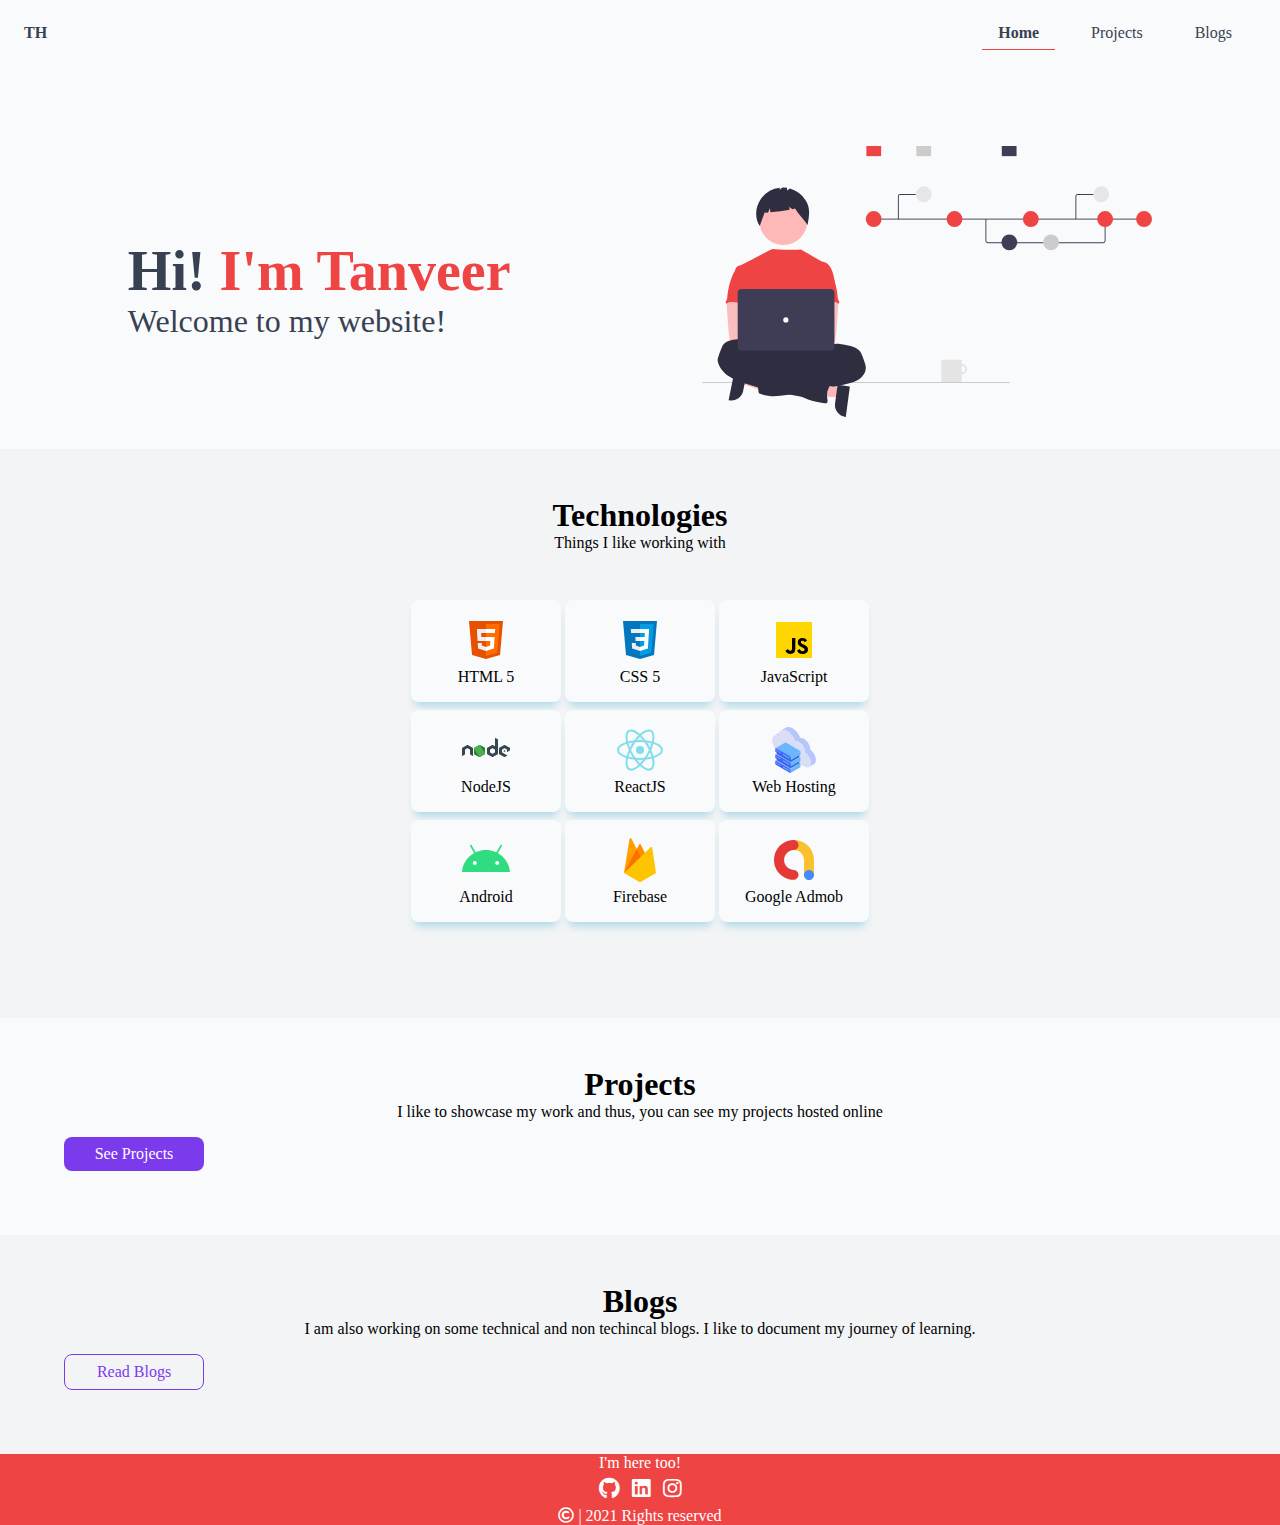
==== index.html @ d3bc0f07 "Basic structure up" ====
<!DOCTYPE html>
<html lang="en">
<head>
    <meta charset="UTF-8">
    <meta http-equiv="X-UA-Compatible" content="IE=edge">
    <meta name="viewport" content="width=device-width, initial-scale=1.0">
    <link rel="stylesheet" href="./css/styles.css" />
    <link rel="stylesheet" href="https://cdnjs.cloudflare.com/ajax/libs/font-awesome/5.15.3/css/all.min.css" />

    <title>Hi!</title>
</head>
<body>

    <nav class="navigation">
        <div class="nav-brand"><a href="/">TH</a></div>
        <ul class="nav-ul">
            <li class="list-item-inline">
                <a class="link link-active" href="/">Home</a>
            </li>

            <li class="list-item-inline">
                <a class="link" href="/projects.html">Projects</a>
            </li>

            <li class="list-item-inline">
                <a class="link" href="/blogs.html">Blogs</a>
            </li>
        </ul>
    </nav>

    <header class="hero">
        <img class="hero-img" src="./img/bg-primary.svg" />
        <div class="container-center">
            <h1 class="hero-heading">Hi! <span class="heading-inverted"> I'm Tanveer</span></h1>
            <p class="hero-sub">Welcome to my website!</p>
        </div>
    </header>
    
    <div class="primary-container">

        <section class="section section-dark">
            <div class="container container-center">
                <h1>Technologies</h1>
                <p>Things I like working with</p>
                <div class="grid-container">
                    <div class="grid-tech-item">
                        <img class="grid-tech-item-logo" src="./img/logos/html5.svg" />
                        <p class="grid-tech-item-desc">HTML 5</p>
                    </div>

                    <div class="grid-tech-item">
                        <img class="grid-tech-item-logo" src="./img/logos/nodejs.svg" />
                        <p class="grid-tech-item-desc">NodeJS</p>
                    </div>

                    <div class="grid-tech-item">
                        <img class="grid-tech-item-logo" src="./img/logos/android.svg" />
                        <p class="grid-tech-item-desc">Android</p>
                    </div>
                </div>

                <div class="grid-container">
                    <div class="grid-tech-item">
                        <img class="grid-tech-item-logo" src="./img/logos/css3.svg" />
                        <p class="grid-tech-item-desc">CSS 5</p>
                    </div>

                    <div class="grid-tech-item">
                        <img class="grid-tech-item-logo" src="./img/logos/react.svg" />
                        <p class="grid-tech-item-desc">ReactJS</p>
                    </div>
                    
                    <div class="grid-tech-item">
                        <img class="grid-tech-item-logo" src="./img/logos/firebase.svg" />
                        <p class="grid-tech-item-desc">Firebase</p>
                    </div>
                </div>
                
                <div class="grid-container">

                    <div class="grid-tech-item">
                        <img class="grid-tech-item-logo" src="./img/logos/javascript.svg" />
                        <p class="grid-tech-item-desc">JavaScript</p>
                    </div>

                    <div class="grid-tech-item">
                        <img class="grid-tech-item-logo" src="./img/logos/hosting.png" />
                        <p class="grid-tech-item-desc">Web Hosting</p>
                    </div>

                    <div class="grid-tech-item">
                        <img class="grid-tech-item-logo" src="./img/logos/admob.svg" />
                        <p class="grid-tech-item-desc">Google Admob</p>
                    </div>
                </div>

            </div>
        </section>
    
        <section class="section">
            <div class="container container-center">
                <h1>Projects</h1>
                <p>I like to showcase my work and thus, you can see my projects hosted online</p>
                <a class="link link-primary" href="/projects.html">See Projects</a>
            </div>
        </section>
    
        <section class="section section-dark">
            <div class="container container-center">
                <h1>Blogs</h1>
                <p>I am also working on some technical and non techincal blogs. I like to document my journey of learning.</p>
                <a class="link link-secondary" href="/blogs.html">Read Blogs</a>
            </div>
        </section>
        
    </div>

    <footer class="footer">
        <div id="footer-header">I'm here too!</div>
        
        <div id="footer-socials">
            <ul class="footer-socials-list">
                <li>
                    <a class="footer-links" href="https://www.github.com"><i class="fab fa-github fa-lg social-icn"></i></a>
                </li>
                <li>
                    <a class="footer-links" href="https://www.linkedin.com"><i class="fab fa-linkedin fa-lg social-icn"></i></a>
                </li>
                <li>
                    <a class="footer-links" href="https://www.instagram.com"><i class="fab fa-instagram fa-lg social-icn"></i></a>
                </li>
            </ul>
            
        </div>

        <p id="footer-cc-text"><i class="far fa-copyright"></i> | 2021 Rights reserved</p>
    </footer>

</body>
</html>
---- css/styles.css ----
* {
    margin: 0;
    padding: 0;
}

:root {
    --primary-bg-color: #F9FAFB;
    --primary-shadow-color: #FECACA;
    --primary-btn-color: #EF4444;
    --primary-text-color: #374151;

    --primary-color: #7C3AED;
    --off-white: #F3F4F6;
    --dark-gray: #6B7280;
}

body {
    background-color: var(--primary-bg-color);
}

/** spaces **/

.margin-md {
    margin: 2rem;
}

/** container **/
.container {
    padding: 0rem 1rem;
}

.container-center {
    /* max-width: 600px; */
    margin: auto;
}

/** links **/
.link {
    box-sizing: border-box;
    text-decoration: none;
    padding: 0.5rem 1rem;
}

.link-primary {
    background-color: var(--primary-color);
    border-radius: 0.5rem;
    color: white;
    display: block;
    max-width: 140px;
    margin: 1rem 1rem 1rem 0rem;
}

.link-secondary {
    color: var(--primary-color);
    border-radius: 0.5rem;
    border: 1px solid var(--primary-color);
    display: block;
    max-width: 140px;
    margin: 1rem 1rem 1rem 0rem;
}

/** lists **/

.list-item-inline {
    display: inline;
    padding: 0rem 0.5rem;
}

/** navigation **/

.navigation {
    background-color: var(--primary-bg-color);
    padding: 1.5rem;
    color: var(--primary-text-color);
}

.navigation .nav-brand {
    font-weight: bold;
    float: left;
}

.nav-brand a {
    text-decoration: none;
    color: var(--primary-text-color);
}

.nav-ul {
    text-align: right;
    list-style-type: none;
}

.nav-ul a {
    text-decoration: none;
    color: var(--primary-text-color);
}

.link-active {
    font-weight: bold;
    border-bottom: 0.5px solid var(--primary-btn-color);
}

/** header **/

.hero {
    display: flex;
    padding: 2rem;
    padding-top: 5rem;
    /* margin:1rem 0rem 2rem 0rem; */
}

.hero-img {
    max-width: 100%;
    width: 450px;
    display: block;
    margin: auto;
    object-fit: cover;
    order: 2;
}

.hero-heading {
    text-align: center;
    padding-top: 1rem;
    color: var(--primary-text-color);
    font-size: 3.5em;
}

.heading-inverted {
    color: var(--primary-btn-color);
}

.hero-sub {
    color: var(--primary-text-color);
    font-size: 2em;
}

/** sections **/

.section {
    padding: 3rem;
    text-align: center;
}

.section h1 {
    text-align: center;
}

.section-dark {
    background-color: var(--off-white);
}

.grid-container {
    display: inline-grid;
    margin: 3rem auto;
    grid-row-gap: 0.5rem;
    grid-template-columns: 150px;
}

.grid-tech-item {
    padding: 1rem;
    background-color: var(--primary-bg-color);
    /* border: 1px solid var(--primary-btn-color); */
    text-align: center;
    border-radius: 0.5rem;
    box-shadow: 0 8px 8px -4px lightblue;
}

.footer {
    display: block;
    width: 100%;
    margin: auto;
    text-align: center;
    background-color: var(--primary-btn-color);
    color: white;
}

.footer ul{
    list-style: none;
}

.footer-socials-list {
    padding: 0;
}

#footer-socials {
    margin: 0.5rem;
    padding: auto 1rem;
}

.footer-socials-list li{
    display: inline;
    list-style-type: none;
    margin: 0.25rem;
    text-align: center;
}

.social-icn{
    color: white;
}

#footer-cc-text {
    display: block;
    padding: 0.5rem auto;
}
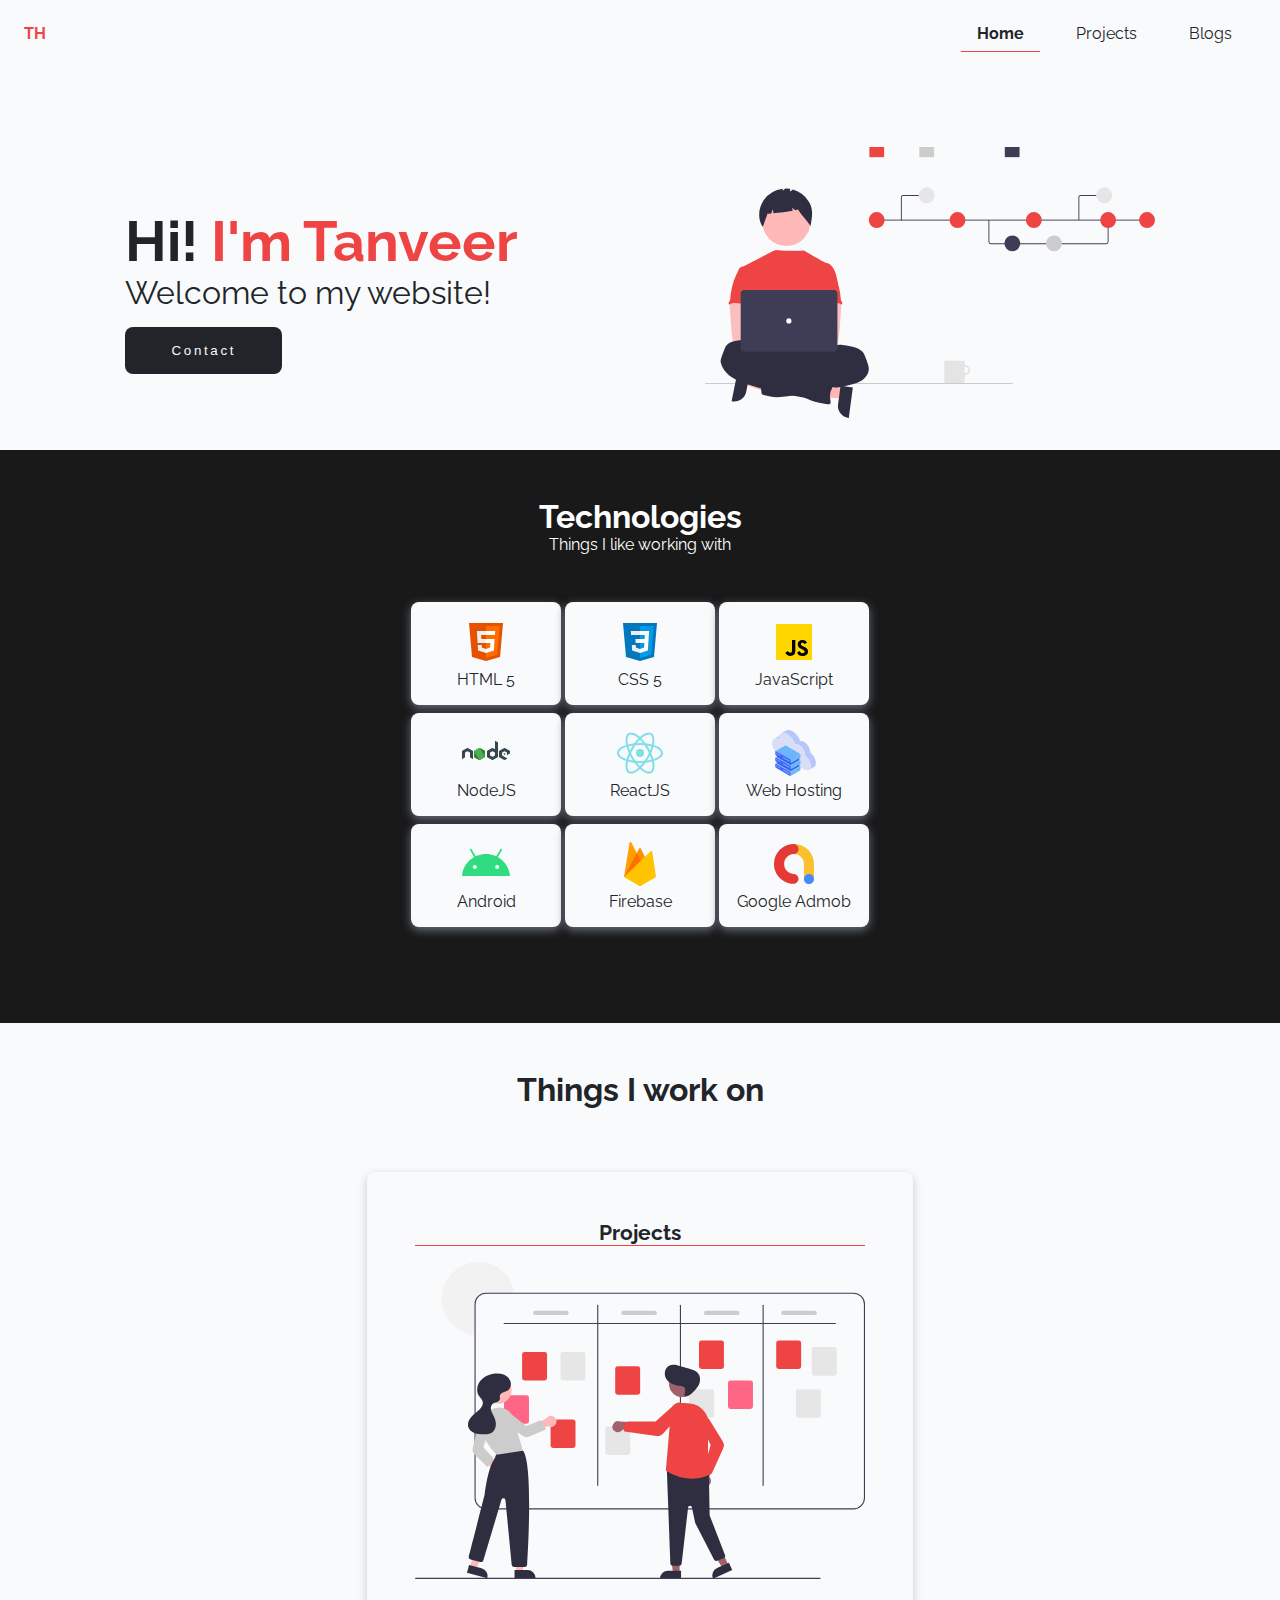
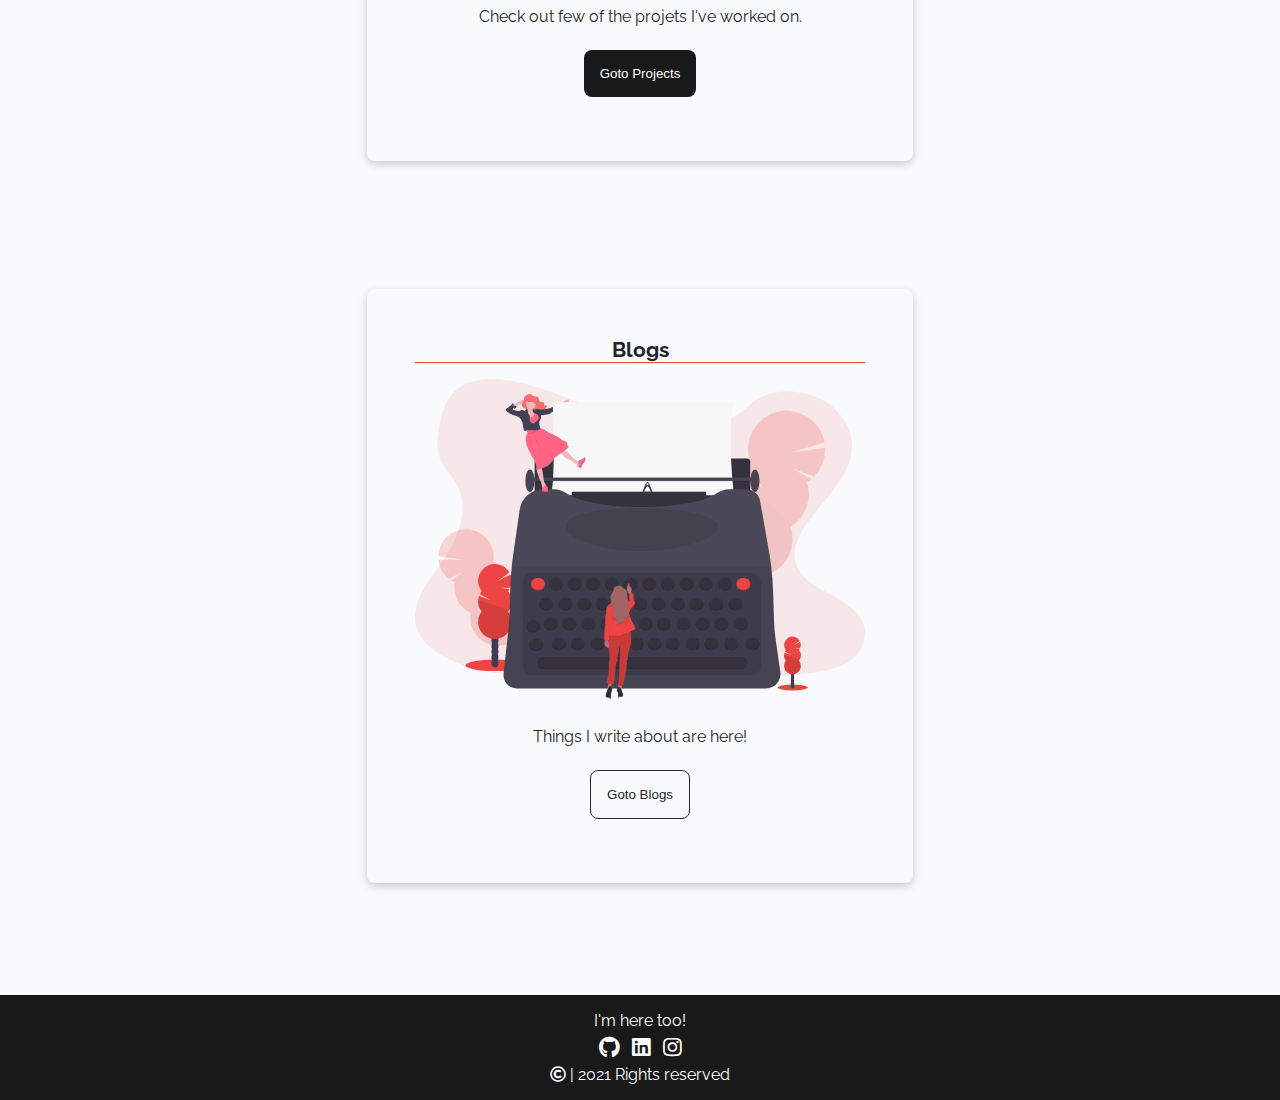
==== commit 08a187bf: "homepage complete" ====
--- a/index.html
+++ b/index.html
@@ -7,7 +7,7 @@
     <link rel="stylesheet" href="./css/styles.css" />
     <link rel="stylesheet" href="https://cdnjs.cloudflare.com/ajax/libs/font-awesome/5.15.3/css/all.min.css" />
 
-    <title>Hi!</title>
+    <title>Hi! | Tanveer</title>
 </head>
 <body>
 
@@ -33,6 +33,7 @@
         <div class="container-center">
             <h1 class="hero-heading">Hi! <span class="heading-inverted"> I'm Tanveer</span></h1>
             <p class="hero-sub">Welcome to my website!</p>
+            <button class="hero-btn"><a href="#footer">Contact</a></button>
         </div>
     </header>
     
@@ -99,35 +100,41 @@
     
         <section class="section">
             <div class="container container-center">
-                <h1>Projects</h1>
-                <p>I like to showcase my work and thus, you can see my projects hosted online</p>
-                <a class="link link-primary" href="/projects.html">See Projects</a>
-            </div>
+                <h1>Things I work on</h1>
+                
+                <div class="grid-container-sec">
+                    <div class="grid-tech-item grid-sec">
+                        <p class="grid-item-sub-header">Projects</p>
+                        <img class="grid-image" src="./img/projects.svg" />
+                        <p class="grid-item-desc">Check out few of the projets I've worked on.</p>
+                        <button class="grid-button"><a href="./projects.html">Goto Projects</a></button>
+                    </div>
+                </div>
+                <div class="grid-container-sec">
+                    <div class="grid-tech-item grid-sec">
+                        <p class="grid-item-sub-header">Blogs</p>
+                        <img class="grid-image" src="./img/blogs.svg" />
+                        <p class="grid-item-desc">Things I write about are here!</p>
+                        <button class="grid-button grid-button-two"><a href="./blogs.html" class="btn-two">Goto Blogs</a></button>
+                    </div>
+                </div>
+            </div>    
         </section>
-    
-        <section class="section section-dark">
-            <div class="container container-center">
-                <h1>Blogs</h1>
-                <p>I am also working on some technical and non techincal blogs. I like to document my journey of learning.</p>
-                <a class="link link-secondary" href="/blogs.html">Read Blogs</a>
-            </div>
-        </section>
-        
     </div>
 
-    <footer class="footer">
+    <footer class="footer" id="footer">
         <div id="footer-header">I'm here too!</div>
         
         <div id="footer-socials">
             <ul class="footer-socials-list">
                 <li>
-                    <a class="footer-links" href="https://www.github.com"><i class="fab fa-github fa-lg social-icn"></i></a>
+                    <a class="footer-links" href="https://www.github.com/tanveertkd"><i class="fab fa-github fa-lg social-icn"></i></a>
                 </li>
                 <li>
-                    <a class="footer-links" href="https://www.linkedin.com"><i class="fab fa-linkedin fa-lg social-icn"></i></a>
+                    <a class="footer-links" href="https://www.linkedin.com/in/tanveer-hazarika/"><i class="fab fa-linkedin fa-lg social-icn"></i></a>
                 </li>
                 <li>
-                    <a class="footer-links" href="https://www.instagram.com"><i class="fab fa-instagram fa-lg social-icn"></i></a>
+                    <a class="footer-links" href="https://www.instagram.com/tanveerhazarika"><i class="fab fa-instagram fa-lg social-icn"></i></a>
                 </li>
             </ul>
             
--- a/css/styles.css
+++ b/css/styles.css
@@ -1,3 +1,5 @@
+@import url('https://fonts.googleapis.com/css2?family=Raleway:wght@200;300;400;500;600&display=swap');
+
 * {
     margin: 0;
     padding: 0;
@@ -7,7 +9,9 @@
     --primary-bg-color: #F9FAFB;
     --primary-shadow-color: #FECACA;
     --primary-btn-color: #EF4444;
-    --primary-text-color: #374151;
+    --primary-text-color: #212529;
+    --primary-text-secondary: #FFFFFF;
+    --primary-darker-section: #191919;
 
     --primary-color: #7C3AED;
     --off-white: #F3F4F6;
@@ -15,7 +19,9 @@
 }
 
 body {
-    background-color: var(--primary-bg-color);
+    font-family: 'Raleway', sans-serif;
+    background-color: var(--primary-bg-color);
+    color: var(--primary-text-color);
 }
 
 /** spaces **/
@@ -81,7 +87,7 @@
 
 .nav-brand a {
     text-decoration: none;
-    color: var(--primary-text-color);
+    color: var(--primary-btn-color);
 }
 
 .nav-ul {
@@ -133,6 +139,21 @@
     font-size: 2em;
 }
 
+.hero-btn {
+    padding: 1rem;
+    width: 40%;
+    margin-top: 1rem;
+    border: none;
+    border-radius: 0.5rem;
+    background-color: var(--primary-text-color);
+}
+
+.hero-btn a {
+    color: var(--primary-bg-color);
+    text-decoration: none;
+    letter-spacing: 0.2em;
+}
+
 /** sections **/
 
 .section {
@@ -145,7 +166,8 @@
 }
 
 .section-dark {
-    background-color: var(--off-white);
+    background-color: var(--primary-darker-section);
+    color: var(--primary-text-secondary);
 }
 
 .grid-container {
@@ -158,10 +180,68 @@
 .grid-tech-item {
     padding: 1rem;
     background-color: var(--primary-bg-color);
-    /* border: 1px solid var(--primary-btn-color); */
-    text-align: center;
-    border-radius: 0.5rem;
-    box-shadow: 0 8px 8px -4px lightblue;
+    text-align: center;
+    border-radius: 0.5rem;
+    /* box-shadow: 0 8px 8px -4px var(--dark-gray); */
+    box-shadow: 0 3px 10px var(--dark-gray);
+}
+
+.grid-tech-item-desc {
+    color: var(--primary-text-color);
+}
+
+.grid-container-sec {
+    display: inline-grid;
+    margin: 3rem auto;
+}
+
+.grid-sec {
+    margin: 1rem;
+    box-shadow: 0 3px 10px rgb(0 0 0 / 0.2);
+    /* box-shadow: 0 3px 10px var(--primary-shadow-color); */
+    padding: 3rem;
+}
+
+.grid-item-sub-header {
+    display: block;
+    font-size: 1.3em;
+    font-weight: bolder;
+    margin-bottom: 1rem;
+    border-bottom: 1.5px solid var(--primary-btn-color);
+}
+
+.grid-image {
+    width: 450px;
+    max-width: 100%;
+}
+
+.grid-item-desc {
+    margin: 1.5rem auto;
+}
+
+.grid-button {
+    display: block;
+    text-align: center;
+    margin: 1rem auto;
+    padding: 1rem;
+    background-color: var(--primary-darker-section);
+    color: var(--primary-text-secondary);
+    border: none;
+    border-radius: 0.5rem;
+}
+
+.grid-button-two{
+    background-color: var(--primary-bg-color);
+    border: 1.5px solid var(--primary-text-color);
+}
+
+.grid-button a {
+    color: var(--primary-text-secondary);
+    text-decoration: none;
+}
+
+.grid-button-two a{
+    color: var(--primary-text-color);
 }
 
 .footer {
@@ -169,8 +249,12 @@
     width: 100%;
     margin: auto;
     text-align: center;
-    background-color: var(--primary-btn-color);
+    background-color: var(--primary-darker-section);
     color: white;
+}
+
+#footer-header {
+    padding-top: 1rem;
 }
 
 .footer ul{
@@ -200,4 +284,5 @@
 #footer-cc-text {
     display: block;
     padding: 0.5rem auto;
+    padding-bottom: 1rem;
 }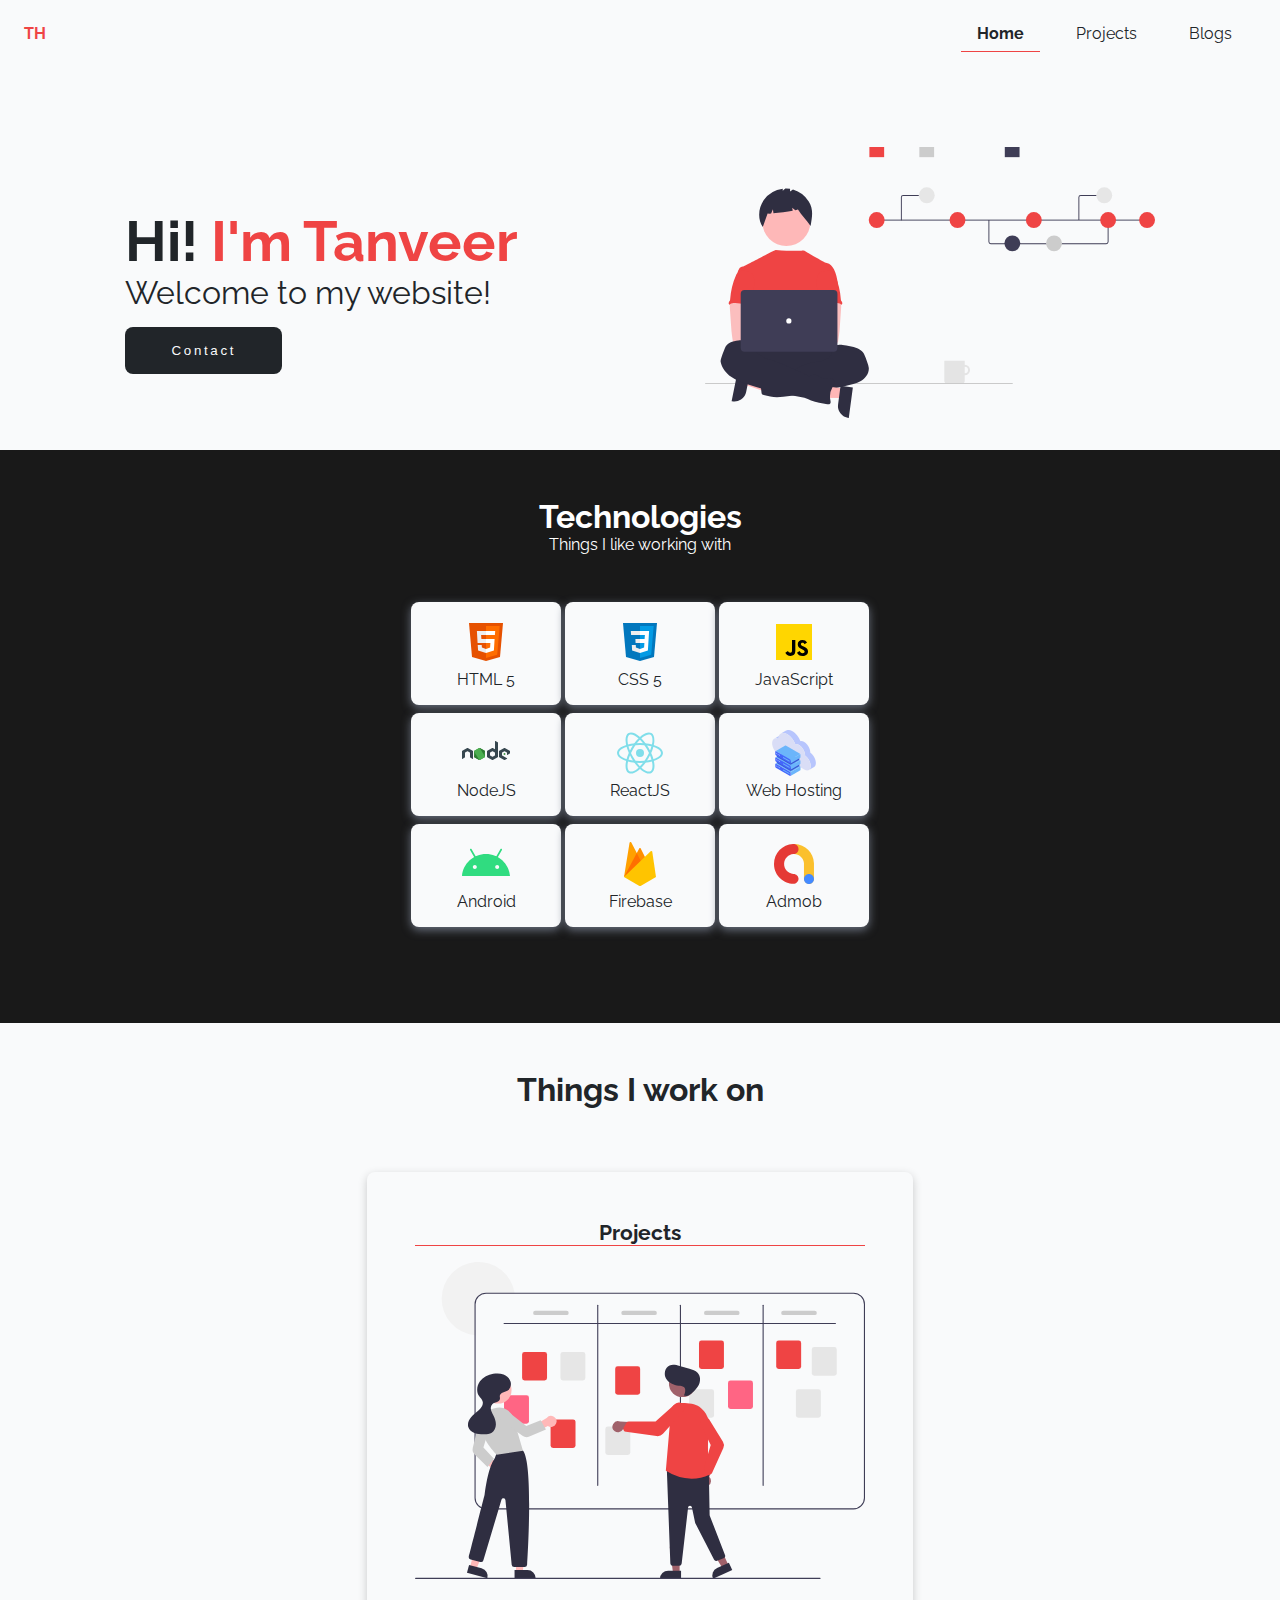
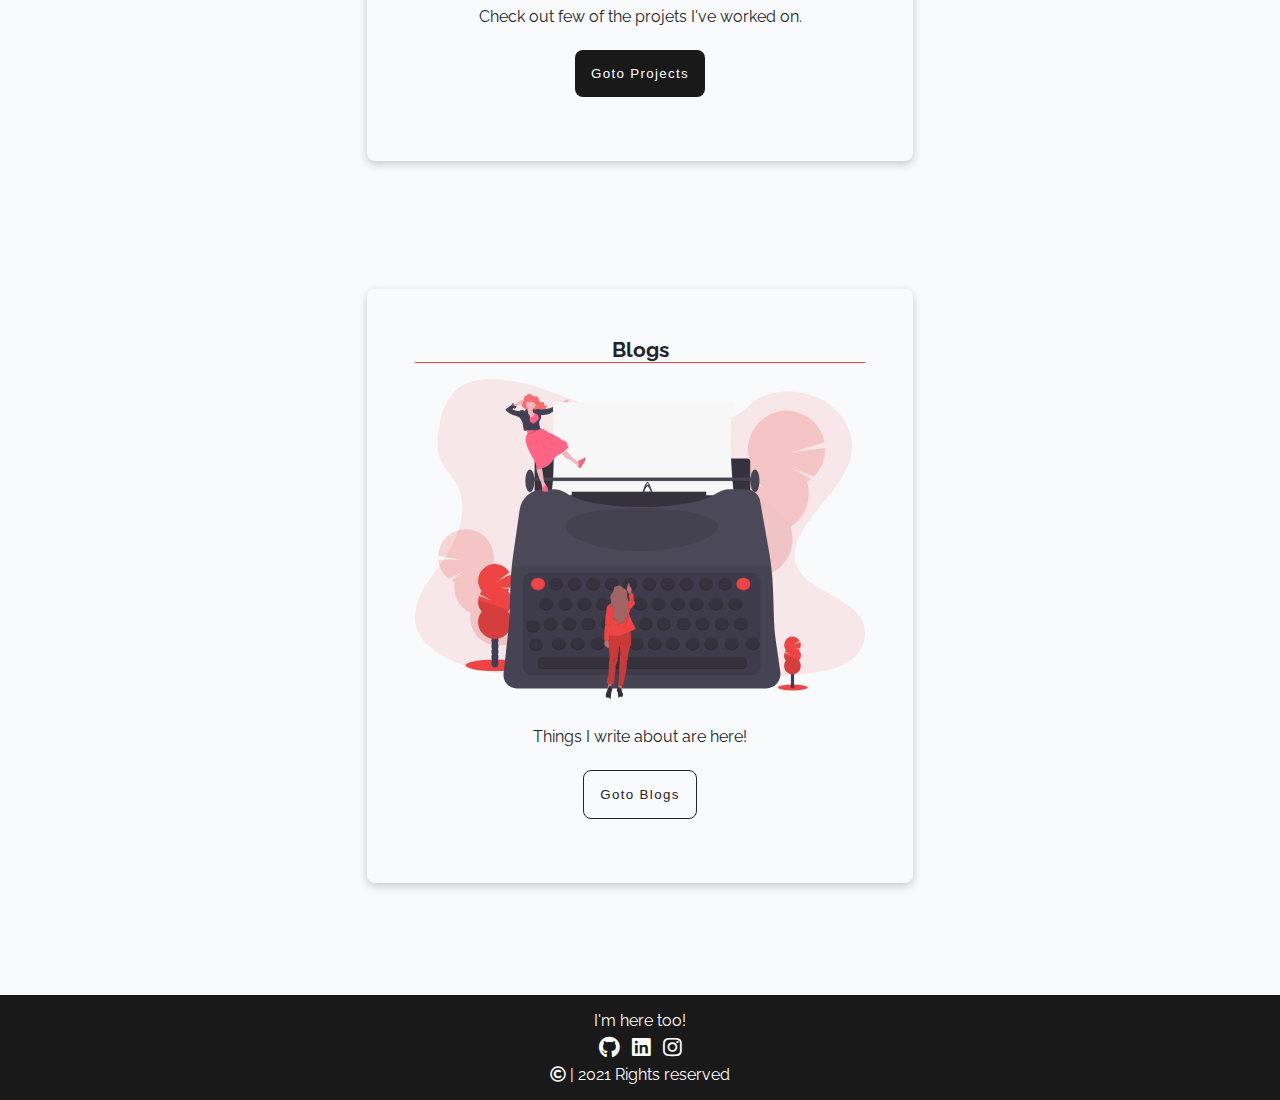
==== commit 28a1f2c2: "style - added media queries" ====
--- a/index.html
+++ b/index.html
@@ -19,11 +19,11 @@
             </li>
 
             <li class="list-item-inline">
-                <a class="link" href="/projects.html">Projects</a>
+                <a class="link" href="./projects.html">Projects</a>
             </li>
 
             <li class="list-item-inline">
-                <a class="link" href="/blogs.html">Blogs</a>
+                <a class="link" href="./blogs.html">Blogs</a>
             </li>
         </ul>
     </nav>
@@ -91,7 +91,7 @@
 
                     <div class="grid-tech-item">
                         <img class="grid-tech-item-logo" src="./img/logos/admob.svg" />
-                        <p class="grid-tech-item-desc">Google Admob</p>
+                        <p class="grid-tech-item-desc">Admob</p>
                     </div>
                 </div>
 
--- a/css/styles.css
+++ b/css/styles.css
@@ -12,9 +12,6 @@
     --primary-text-color: #212529;
     --primary-text-secondary: #FFFFFF;
     --primary-darker-section: #191919;
-
-    --primary-color: #7C3AED;
-    --off-white: #F3F4F6;
     --dark-gray: #6B7280;
 }
 
@@ -45,24 +42,6 @@
     box-sizing: border-box;
     text-decoration: none;
     padding: 0.5rem 1rem;
-}
-
-.link-primary {
-    background-color: var(--primary-color);
-    border-radius: 0.5rem;
-    color: white;
-    display: block;
-    max-width: 140px;
-    margin: 1rem 1rem 1rem 0rem;
-}
-
-.link-secondary {
-    color: var(--primary-color);
-    border-radius: 0.5rem;
-    border: 1px solid var(--primary-color);
-    display: block;
-    max-width: 140px;
-    margin: 1rem 1rem 1rem 0rem;
 }
 
 /** lists **/
@@ -238,10 +217,102 @@
 .grid-button a {
     color: var(--primary-text-secondary);
     text-decoration: none;
+    letter-spacing: 0.1em;
 }
 
 .grid-button-two a{
     color: var(--primary-text-color);
+    letter-spacing: 0.1em;
+    font-weight: 500;
+}
+
+/* Projects */
+.hero-prj {
+    margin: 2rem auto;
+}
+
+.hero-sub-prj {
+    display: block;
+    margin: 1rem auto;
+    text-align: center;
+}
+
+.filter-container {
+    display: block;
+    margin: auto;
+    text-align: center;
+}
+
+.filter-btn {
+    padding: 1rem;
+    width: 15%;
+    margin-top: 1rem;
+    border: none;
+    border-radius: 0.5rem;
+    /* background-color: var(--primary-text-color); */
+}
+
+.web {
+    background-color: var(--primary-text-color);
+    color: var(--primary-bg-color);
+}
+
+.android {
+    background-color: var(--primary-bg-color);
+    border: 1px solid var(--primary-btn-color);
+    color: var(--primary-btn-color);
+    font-weight: bold;
+}
+
+.project-details {
+    display: block;
+    margin: 3rem auto;
+    padding: 3rem;
+    text-align: center;
+    width: 60%;
+    border: none;
+    border-radius: 0.5rem;
+    /* box-shadow: 0 8px 8px -4px var(--primary-shadow-color); */
+    box-shadow: 0 3px 10px var(--primary-shadow-color);
+}
+
+.project-details-name {
+    margin: 1rem auto;
+}
+
+.project-details-desc {
+    margin: 0.5rem auto;
+}
+
+.project-details-live-btn {
+    padding: 1rem;
+    width: 10%;
+    margin: 1rem auto;
+    margin-right: 0.25rem;
+    border: none;
+    border-radius: 0.5rem;
+    background-color: var(--primary-text-color);
+}
+
+.project-details-live-btn a {
+    text-decoration: none;
+    color: var(--primary-bg-color);
+}
+
+.project-details-source-btn {
+    padding: 1rem;
+    width: 10%;
+    margin: 1rem auto;
+    margin-left: 0.25rem;
+    border: none;
+    border-radius: 0.5rem;
+    background-color: var(--primary-bg-color);
+    border: 1px solid var(--primary-btn-color);
+}
+
+.project-details-source-btn a {
+    text-decoration: none;
+    color: var(--primary-btn-color);
 }
 
 .footer {
@@ -285,4 +356,107 @@
     display: block;
     padding: 0.5rem auto;
     padding-bottom: 1rem;
+}
+
+/* Media */
+
+@media screen and (max-width: 600px) {
+
+    .list-item-inline {
+        padding: 0;
+    }
+
+    .link {
+        padding: 0.5rem;
+    }
+
+    .hero {
+        display: block;
+    }
+
+    .hero-heading {
+        margin: 1rem auto 0.5rem auto;
+        font-size: 2.5rem;
+    }
+
+    .hero-sub {
+        font-size: 1.2rem;
+        text-align: center;
+    }
+
+    .hero-btn {
+        display: block;
+        margin: 1rem auto 1rem auto;
+        text-align: center;
+    }
+
+    .grid-container {
+        grid-template-columns: 100px;
+        
+    }
+    
+    .grid-tech-item {
+        padding: 0.5rem;
+        border-radius: 0.25rem;
+    }
+
+    .grid-tech-item-logo {
+        width: 40%;
+    }
+
+    .grid-tech-item-desc {
+        font-size: 0.85em;
+    }
+
+    .container h1 {
+        margin: 1rem auto;
+    }
+
+    .section-dark {
+        padding: 1rem;
+    }
+
+    .section {
+        padding: 1rem;
+    }
+
+    .grid-container-sec {
+        display: block;
+        margin: 2rem auto;
+    }
+
+    .grid-item-sub-header {
+        display: block;
+        margin: 1rem auto;
+    }
+
+    .grid-image {
+        width: 80%;
+    }
+
+    .filter-btn {
+        margin: 1rem auto;
+        display: block;
+        width: 50%;
+    }
+
+    .project-details {
+        width: 85%;
+        padding: 1rem;
+    }
+
+    .project-details-desc {
+        margin: 1rem auto;
+        text-align: center;
+    }
+
+    .project-details button{
+        display: block;
+        margin: 1rem auto;
+        width: 50%;
+    }
+
+    .hero-prj h3 {
+        width: 85%;
+    }
 }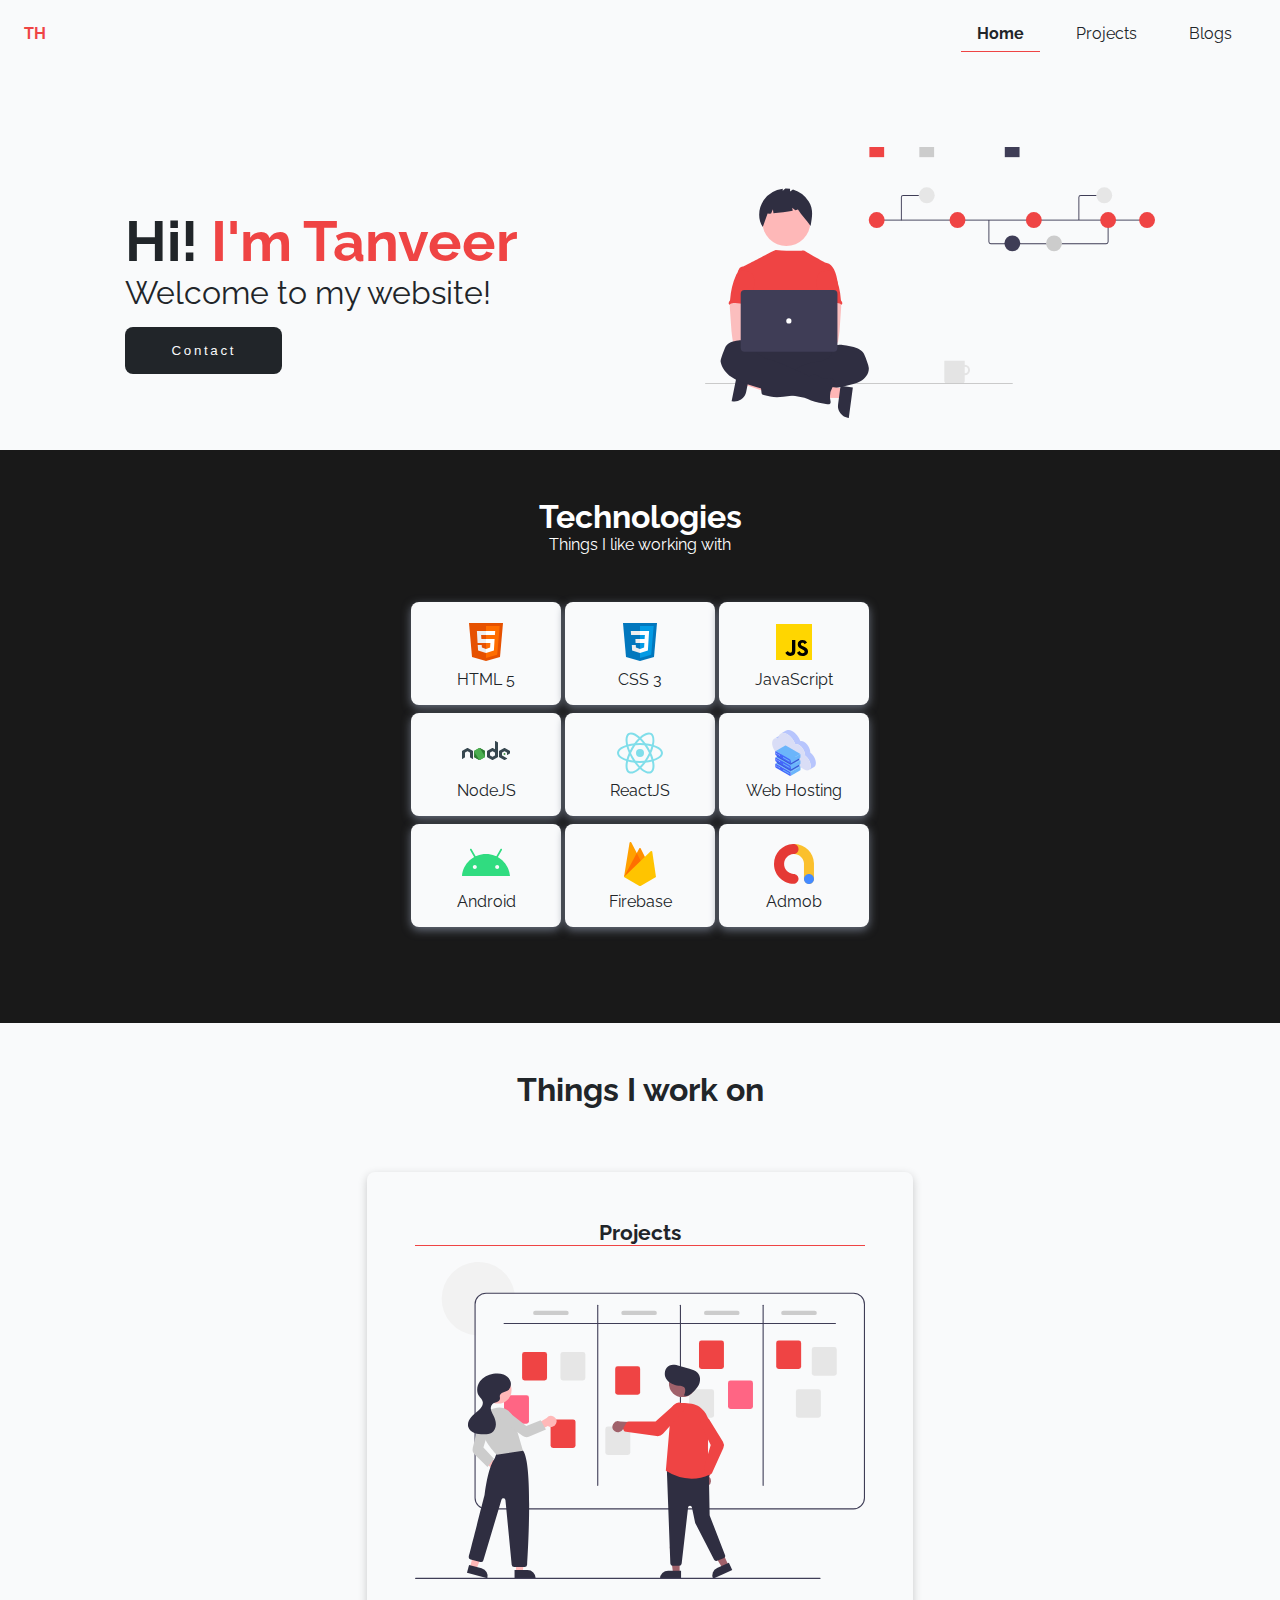
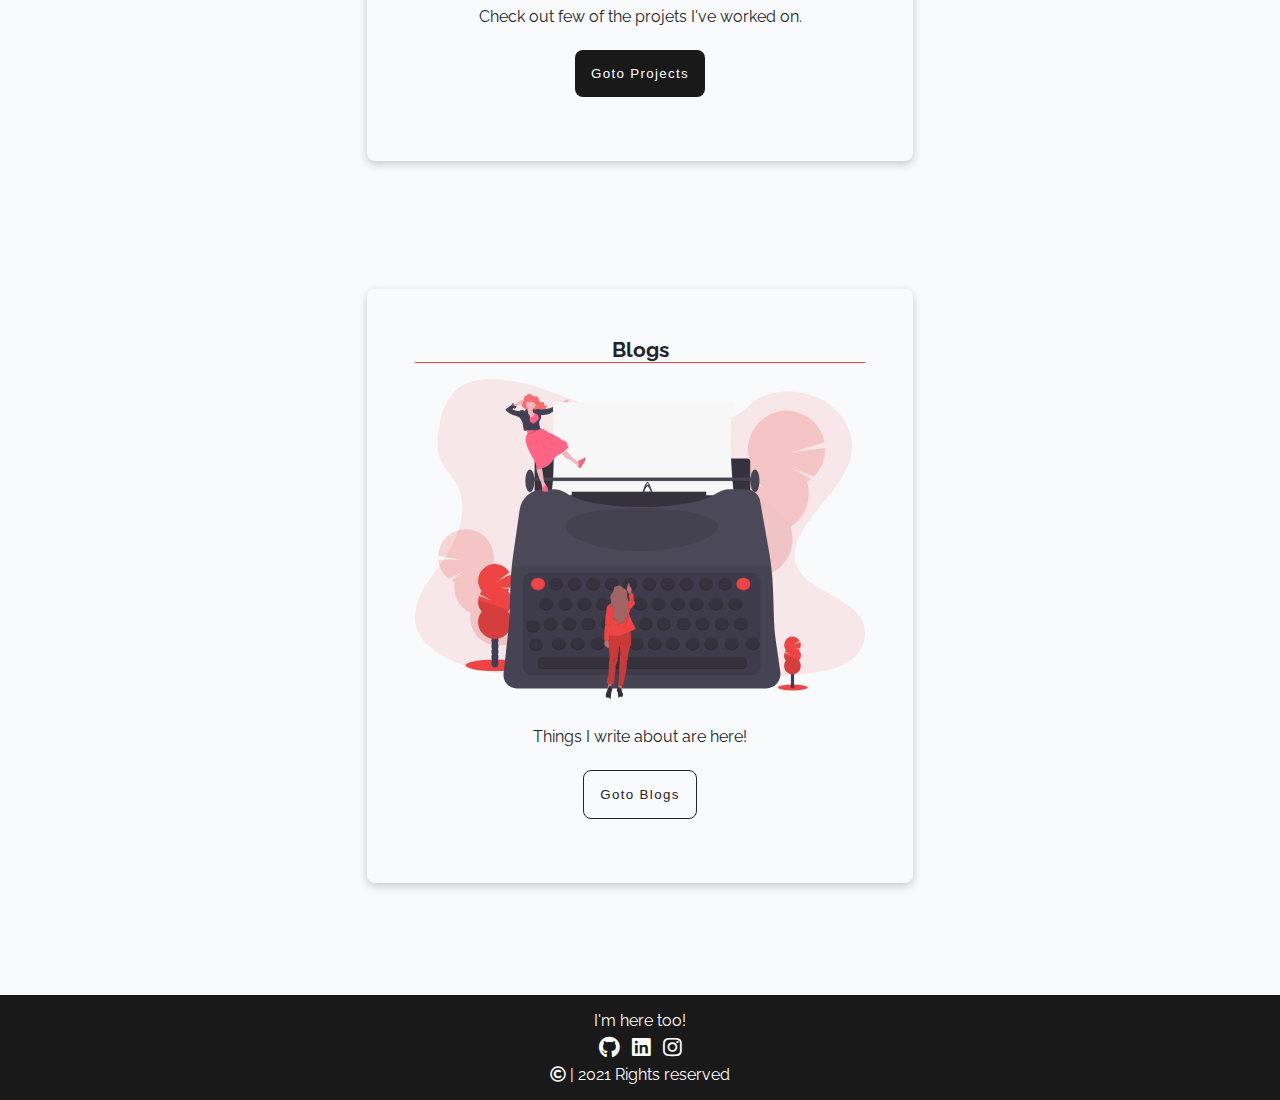
==== commit 8b037203: "refractor - fixed typo" ====
--- a/index.html
+++ b/index.html
@@ -63,7 +63,7 @@
                 <div class="grid-container">
                     <div class="grid-tech-item">
                         <img class="grid-tech-item-logo" src="./img/logos/css3.svg" />
-                        <p class="grid-tech-item-desc">CSS 5</p>
+                        <p class="grid-tech-item-desc">CSS 3</p>
                     </div>
 
                     <div class="grid-tech-item">
--- a/css/styles.css
+++ b/css/styles.css
@@ -119,18 +119,20 @@
 }
 
 .hero-btn {
-    padding: 1rem;
     width: 40%;
     margin-top: 1rem;
     border: none;
     border-radius: 0.5rem;
     background-color: var(--primary-text-color);
+    cursor: pointer;
 }
 
 .hero-btn a {
+    display: block;
     color: var(--primary-bg-color);
     text-decoration: none;
     letter-spacing: 0.2em;
+    padding: 1rem;
 }
 
 /** sections **/
@@ -202,7 +204,6 @@
     display: block;
     text-align: center;
     margin: 1rem auto;
-    padding: 1rem;
     background-color: var(--primary-darker-section);
     color: var(--primary-text-secondary);
     border: none;
@@ -215,9 +216,11 @@
 }
 
 .grid-button a {
+    display: block;
     color: var(--primary-text-secondary);
     text-decoration: none;
     letter-spacing: 0.1em;
+    padding: 1rem;
 }
 
 .grid-button-two a{
@@ -285,7 +288,6 @@
 }
 
 .project-details-live-btn {
-    padding: 1rem;
     width: 10%;
     margin: 1rem auto;
     margin-right: 0.25rem;
@@ -295,12 +297,15 @@
 }
 
 .project-details-live-btn a {
+    display: block;
+    padding: 1rem;
     text-decoration: none;
     color: var(--primary-bg-color);
+    font-size: 1.1em;
+    font-weight: 500;
 }
 
 .project-details-source-btn {
-    padding: 1rem;
     width: 10%;
     margin: 1rem auto;
     margin-left: 0.25rem;
@@ -311,8 +316,12 @@
 }
 
 .project-details-source-btn a {
+    display: block;
+    padding: 1rem;
     text-decoration: none;
     color: var(--primary-btn-color);
+    font-size: 1.1em;
+    font-weight: 500;
 }
 
 .footer {
@@ -459,4 +468,9 @@
     .hero-prj h3 {
         width: 85%;
     }
+
+    .footer-cc-text {
+        display: block;
+        width: 100%;
+    }
 }